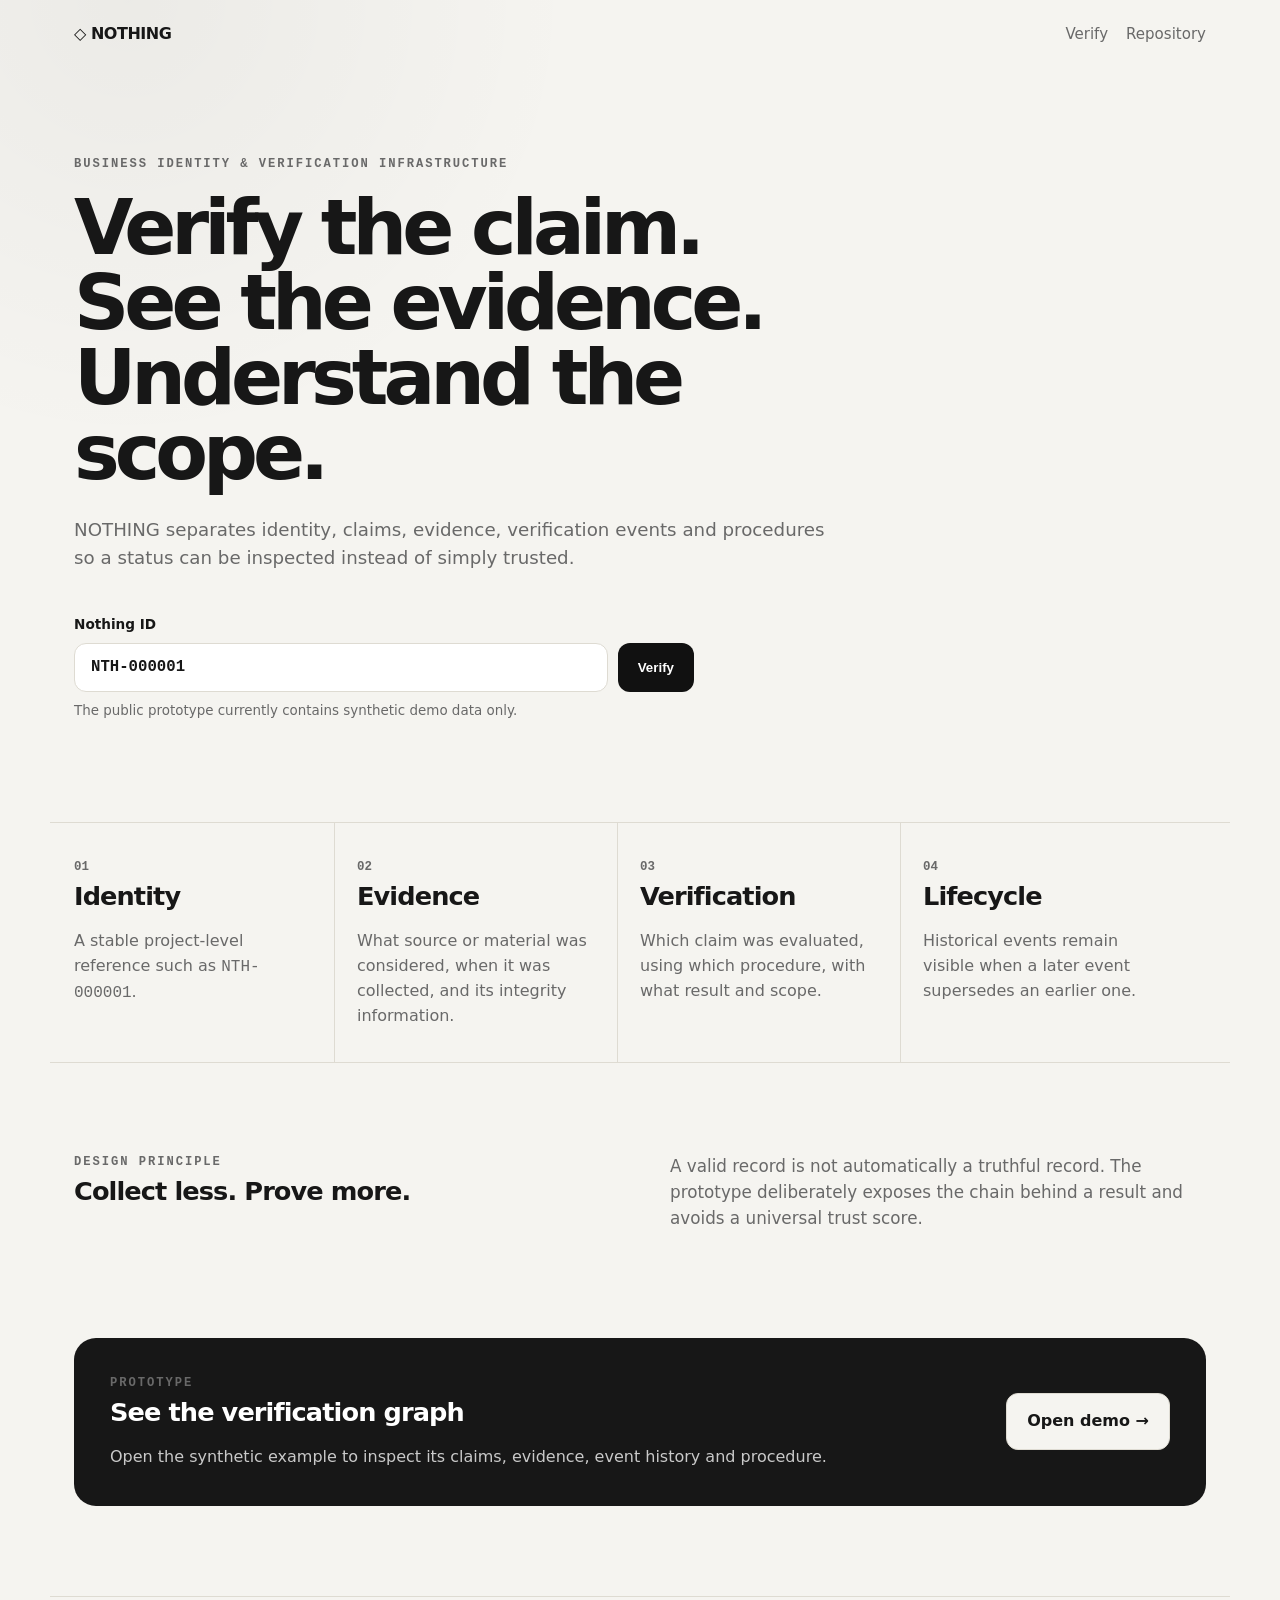
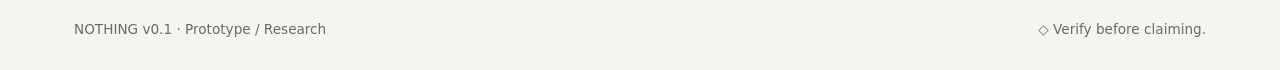
==== site/index.html @ 17a55eab "security: add static-site content security policy" ====
<!doctype html>
<html lang="en">
<head>
  <meta charset="utf-8">
  <meta name="viewport" content="width=device-width, initial-scale=1">
  <meta http-equiv="Content-Security-Policy" content="default-src 'self'; script-src 'self'; style-src 'self'; img-src 'self' data:; connect-src 'self' https:; object-src 'none'; base-uri 'self'; frame-ancestors 'none'; form-action 'self'">
  <meta name="description" content="NOTHING — transparent business identity verification for humans and machines.">
  <title>NOTHING — Verify Business Identity</title>
  <link rel="stylesheet" href="./assets/styles.css">
</head>
<body>
  <header class="topbar">
    <a class="brand" href="./">◇ NOTHING</a>
    <nav aria-label="Primary">
      <a href="./verify.html">Verify</a>
      <a href="https://github.com/asnad68/NOTHING" rel="noreferrer">Repository</a>
    </nav>
  </header>

  <main>
    <section class="hero shell">
      <div class="eyebrow">BUSINESS IDENTITY &amp; VERIFICATION INFRASTRUCTURE</div>
      <h1>Verify the claim.<br>See the evidence.<br>Understand the scope.</h1>
      <p class="lead">
        NOTHING separates identity, claims, evidence, verification events and procedures
        so a status can be inspected instead of simply trusted.
      </p>

      <form class="verify-form" action="./verify.html" method="get">
        <label for="nothing-id">Nothing ID</label>
        <div class="input-row">
          <input id="nothing-id" name="id" value="NTH-000001" pattern="NTH-[0-9]{6}"
                 autocomplete="off" spellcheck="false" aria-describedby="demo-note">
          <button type="submit">Verify</button>
        </div>
        <p id="demo-note" class="note">The public prototype currently contains synthetic demo data only.</p>
      </form>
    </section>

    <section class="feature-grid shell" aria-label="NOTHING model">
      <article class="feature">
        <span class="feature-number">01</span>
        <h2>Identity</h2>
        <p>A stable project-level reference such as <code>NTH-000001</code>.</p>
      </article>
      <article class="feature">
        <span class="feature-number">02</span>
        <h2>Evidence</h2>
        <p>What source or material was considered, when it was collected, and its integrity information.</p>
      </article>
      <article class="feature">
        <span class="feature-number">03</span>
        <h2>Verification</h2>
        <p>Which claim was evaluated, using which procedure, with what result and scope.</p>
      </article>
      <article class="feature">
        <span class="feature-number">04</span>
        <h2>Lifecycle</h2>
        <p>Historical events remain visible when a later event supersedes an earlier one.</p>
      </article>
    </section>

    <section class="principles shell">
      <div>
        <div class="eyebrow">DESIGN PRINCIPLE</div>
        <h2>Collect less. Prove more.</h2>
      </div>
      <p>
        A valid record is not automatically a truthful record. The prototype deliberately
        exposes the chain behind a result and avoids a universal trust score.
      </p>
    </section>

    <section class="demo shell">
      <div class="demo-panel">
        <div>
          <div class="eyebrow">PROTOTYPE</div>
          <h2>See the verification graph</h2>
          <p>Open the synthetic example to inspect its claims, evidence, event history and procedure.</p>
        </div>
        <a class="button secondary" href="./verify.html?id=NTH-000001">Open demo →</a>
      </div>
    </section>
  </main>

  <footer class="footer shell">
    <span>NOTHING v0.1 · Prototype / Research</span>
    <span>◇ Verify before claiming.</span>
  </footer>
</body>
</html>
---- site/assets/styles.css ----
:root {
  --ink: #171717;
  --muted: #696969;
  --paper: #f5f4f0;
  --panel: #ffffff;
  --line: #dedbd2;
  --accent: #111111;
  --ok: #1d6b49;
  --ok-bg: #e7f3eb;
  --warn: #8a6418;
  --warn-bg: #fff4d9;
  --bad: #8a3434;
  --bad-bg: #fae7e7;
  --shadow: 0 18px 45px rgba(0,0,0,.07);
  font-family: Inter, ui-sans-serif, system-ui, -apple-system, BlinkMacSystemFont, "Segoe UI", sans-serif;
}

* { box-sizing: border-box; }

html { scroll-behavior: smooth; }

body {
  margin: 0;
  background:
    radial-gradient(circle at 10% 0%, rgba(0,0,0,.04), transparent 28rem),
    var(--paper);
  color: var(--ink);
  line-height: 1.55;
}

a { color: inherit; }

code, pre, .identity-id, .status, .demo-badge, .eyebrow {
  font-family: "SFMono-Regular", Consolas, "Liberation Mono", monospace;
}

.topbar {
  max-width: 1180px;
  margin: 0 auto;
  padding: 22px 24px;
  display: flex;
  justify-content: space-between;
  align-items: center;
}

.brand {
  text-decoration: none;
  font-weight: 800;
  letter-spacing: -.03em;
}

nav {
  display: flex;
  gap: 18px;
}

nav a {
  text-decoration: none;
  color: var(--muted);
  font-size: .94rem;
}

nav a:hover, nav a.active { color: var(--ink); }

.shell {
  max-width: 1180px;
  margin: 0 auto;
  padding-left: 24px;
  padding-right: 24px;
}

.hero {
  padding-top: 86px;
  padding-bottom: 86px;
}

.eyebrow {
  font-size: .76rem;
  letter-spacing: .16em;
  font-weight: 700;
  color: var(--muted);
}

h1, h2, p { margin-top: 0; }

h1 {
  font-size: clamp(2.7rem, 6vw, 5.8rem);
  line-height: .98;
  letter-spacing: -.065em;
  max-width: 820px;
  margin: 16px 0 25px;
}

h2 {
  font-size: clamp(1.35rem, 2vw, 2rem);
  letter-spacing: -.035em;
  margin-bottom: 12px;
}

.lead {
  max-width: 760px;
  color: var(--muted);
  font-size: 1.14rem;
}

.verify-form {
  margin-top: 42px;
  max-width: 620px;
}

.verify-form.compact { margin: 0 0 42px; max-width: 760px; }

.verify-form label {
  display: block;
  font-size: .85rem;
  font-weight: 700;
  margin-bottom: 8px;
}

.input-row {
  display: flex;
  gap: 10px;
}

input {
  min-width: 0;
  flex: 1;
  border: 1px solid var(--line);
  background: var(--panel);
  border-radius: 12px;
  padding: 15px 16px;
  color: var(--ink);
  font: 600 .98rem/1.1 "SFMono-Regular", Consolas, monospace;
  outline: none;
}

input:focus {
  border-color: #8e8a80;
  box-shadow: 0 0 0 3px rgba(0,0,0,.06);
}

button, .button {
  border: 0;
  border-radius: 12px;
  padding: 15px 20px;
  background: var(--accent);
  color: #fff;
  font-weight: 800;
  text-decoration: none;
  cursor: pointer;
}

.button.secondary {
  background: var(--paper);
  color: var(--ink);
  border: 1px solid var(--line);
  white-space: nowrap;
}

.note, .muted { color: var(--muted); }

.note { font-size: .84rem; margin-top: 9px; }

.feature-grid {
  display: grid;
  grid-template-columns: repeat(4, 1fr);
  border-top: 1px solid var(--line);
  border-bottom: 1px solid var(--line);
}

.feature {
  padding: 30px 22px 34px 0;
  margin-right: 22px;
  border-right: 1px solid var(--line);
}

.feature:last-child { border-right: 0; }

.feature-number {
  font: 700 .78rem "SFMono-Regular", Consolas, monospace;
  color: var(--muted);
}

.feature p { color: var(--muted); margin-bottom: 0; }

.principles {
  display: grid;
  grid-template-columns: 1fr 1fr;
  gap: 60px;
  padding-top: 90px;
  padding-bottom: 90px;
}

.principles p {
  color: var(--muted);
  max-width: 520px;
  font-size: 1.05rem;
}

.demo { padding-bottom: 90px; }

.demo-panel {
  background: var(--ink);
  color: white;
  border-radius: 22px;
  padding: 36px;
  display: flex;
  align-items: center;
  justify-content: space-between;
  gap: 30px;
}

.demo-panel p { color: #c9c9c9; margin-bottom: 0; }

.footer {
  border-top: 1px solid var(--line);
  padding-top: 22px;
  padding-bottom: 30px;
  display: flex;
  justify-content: space-between;
  gap: 20px;
  color: var(--muted);
  font-size: .85rem;
}

.verify-shell { padding-top: 64px; padding-bottom: 80px; }

.verify-head {
  display: flex;
  justify-content: space-between;
  gap: 35px;
  align-items: flex-start;
  margin-bottom: 35px;
}

.verify-head h1 {
  font-size: clamp(2.7rem, 5vw, 4.8rem);
  margin-bottom: 18px;
}

.demo-badge {
  border: 1px solid var(--line);
  background: rgba(255,255,255,.6);
  padding: 8px 10px;
  border-radius: 999px;
  font-size: .72rem;
  font-weight: 800;
  letter-spacing: .1em;
}

.panel {
  background: var(--panel);
  border: 1px solid var(--line);
  border-radius: 18px;
  padding: 25px;
  box-shadow: var(--shadow);
}

.identity-card {
  display: flex;
  justify-content: space-between;
  gap: 25px;
  align-items: center;
  margin-bottom: 18px;
}

.identity-main {
  display: flex;
  gap: 20px;
  align-items: center;
}

.mark-large {
  width: 68px;
  height: 68px;
  display: grid;
  place-items: center;
  border: 1px solid var(--line);
  border-radius: 18px;
  font-size: 2rem;
}

.identity-id {
  font-size: .85rem;
  color: var(--muted);
  margin: 2px 0 5px;
}

.identity-card h2 { margin: 0 0 3px; }

.status {
  border-radius: 999px;
  padding: 8px 11px;
  white-space: nowrap;
  font-weight: 800;
  font-size: .75rem;
}

.status-neutral { background: #ededeb; color: #4b4b4b; }
.status-ok { background: var(--ok-bg); color: var(--ok); }
.status-warn { background: var(--warn-bg); color: var(--warn); }
.status-bad { background: var(--bad-bg); color: var(--bad); }

.warning-panel {
  background: var(--warn-bg);
  border-color: #e5cb85;
  color: #6f5010;
  margin-bottom: 35px;
}

.warning-panel p { margin: 7px 0 0; }

.section-heading {
  display: flex;
  justify-content: space-between;
  margin-top: 52px;
  margin-bottom: 18px;
}

.section-heading h2 { margin-bottom: 0; }

.claim-grid {
  display: grid;
  grid-template-columns: repeat(2, 1fr);
  gap: 16px;
}

.claim-card {
  background: var(--panel);
  border: 1px solid var(--line);
  border-radius: 16px;
  padding: 21px;
}

.claim-card .claim-top {
  display: flex;
  justify-content: space-between;
  gap: 12px;
  margin-bottom: 13px;
}

.claim-id {
  font: 700 .75rem "SFMono-Regular", Consolas, monospace;
  color: var(--muted);
}

.claim-statement { margin-bottom: 15px; }

.meta-line {
  display: flex;
  flex-wrap: wrap;
  gap: 8px 13px;
  font-size: .83rem;
  color: var(--muted);
}

.timeline {
  display: grid;
  gap: 13px;
}

.event {
  display: grid;
  grid-template-columns: 17px 1fr;
  gap: 16px;
}

.event-dot {
  width: 12px;
  height: 12px;
  margin-top: 10px;
  border-radius: 50%;
  background: var(--ink);
}

.event-body {
  background: var(--panel);
  border: 1px solid var(--line);
  border-radius: 16px;
  padding: 19px;
}

.event-body h3 { margin: 3px 0 8px; font-size: 1rem; }

.event-body p { margin-bottom: 10px; color: var(--muted); }

.event-meta {
  display: flex;
  flex-wrap: wrap;
  gap: 7px 16px;
  font-size: .8rem;
  color: var(--muted);
}

.raw { margin-top: 45px; }

.raw summary {
  cursor: pointer;
  font-weight: 800;
}

.raw pre {
  white-space: pre-wrap;
  overflow-wrap: anywhere;
  margin: 18px 0 0;
  font-size: .76rem;
}

.error-panel {
  background: var(--bad-bg);
  border-color: #e3bcbc;
  color: var(--bad);
}

[hidden] { display: none !important; }

@media (max-width: 860px) {
  .feature-grid, .claim-grid, .principles { grid-template-columns: 1fr 1fr; }
  .feature:nth-child(2) { border-right: 0; }
  .feature:nth-child(-n+2) { border-bottom: 1px solid var(--line); }
  .feature:nth-child(3), .feature:nth-child(4) { padding-top: 28px; }
  .principles { gap: 30px; }
}

@media (max-width: 640px) {
  .topbar, .verify-head, .identity-card, .demo-panel, .footer {
    flex-direction: column;
    align-items: flex-start;
  }

  .topbar { gap: 14px; }
  h1 { font-size: 3rem; }
  .hero { padding-top: 55px; }
  .feature-grid, .claim-grid, .principles { grid-template-columns: 1fr; }
  .feature { border-right: 0; border-bottom: 1px solid var(--line); margin-right: 0; padding-right: 0; }
  .feature:last-child { border-bottom: 0; }
  .feature:nth-child(2) { border-right: 0; }
  .principles { gap: 10px; }
  .input-row { flex-direction: column; }
  button { width: 100%; }
  .identity-main { align-items: flex-start; }
  .footer { gap: 8px; }
}


.proof-panel {
  margin-top: 2rem;
}

.proof-heading-row {
  display: flex;
  align-items: flex-start;
  justify-content: space-between;
  gap: 1rem;
}

.proof-details {
  display: grid;
  gap: .7rem;
  margin: 1.25rem 0;
}

.proof-row {
  display: grid;
  grid-template-columns: minmax(130px, 190px) 1fr;
  gap: 1rem;
  padding: .8rem 0;
  border-top: 1px solid var(--line);
}

.proof-row span {
  color: var(--muted);
}

.proof-row code {
  overflow-wrap: anywhere;
}

@media (max-width: 680px) {
  .proof-row {
    grid-template-columns: 1fr;
    gap: .35rem;
  }
}
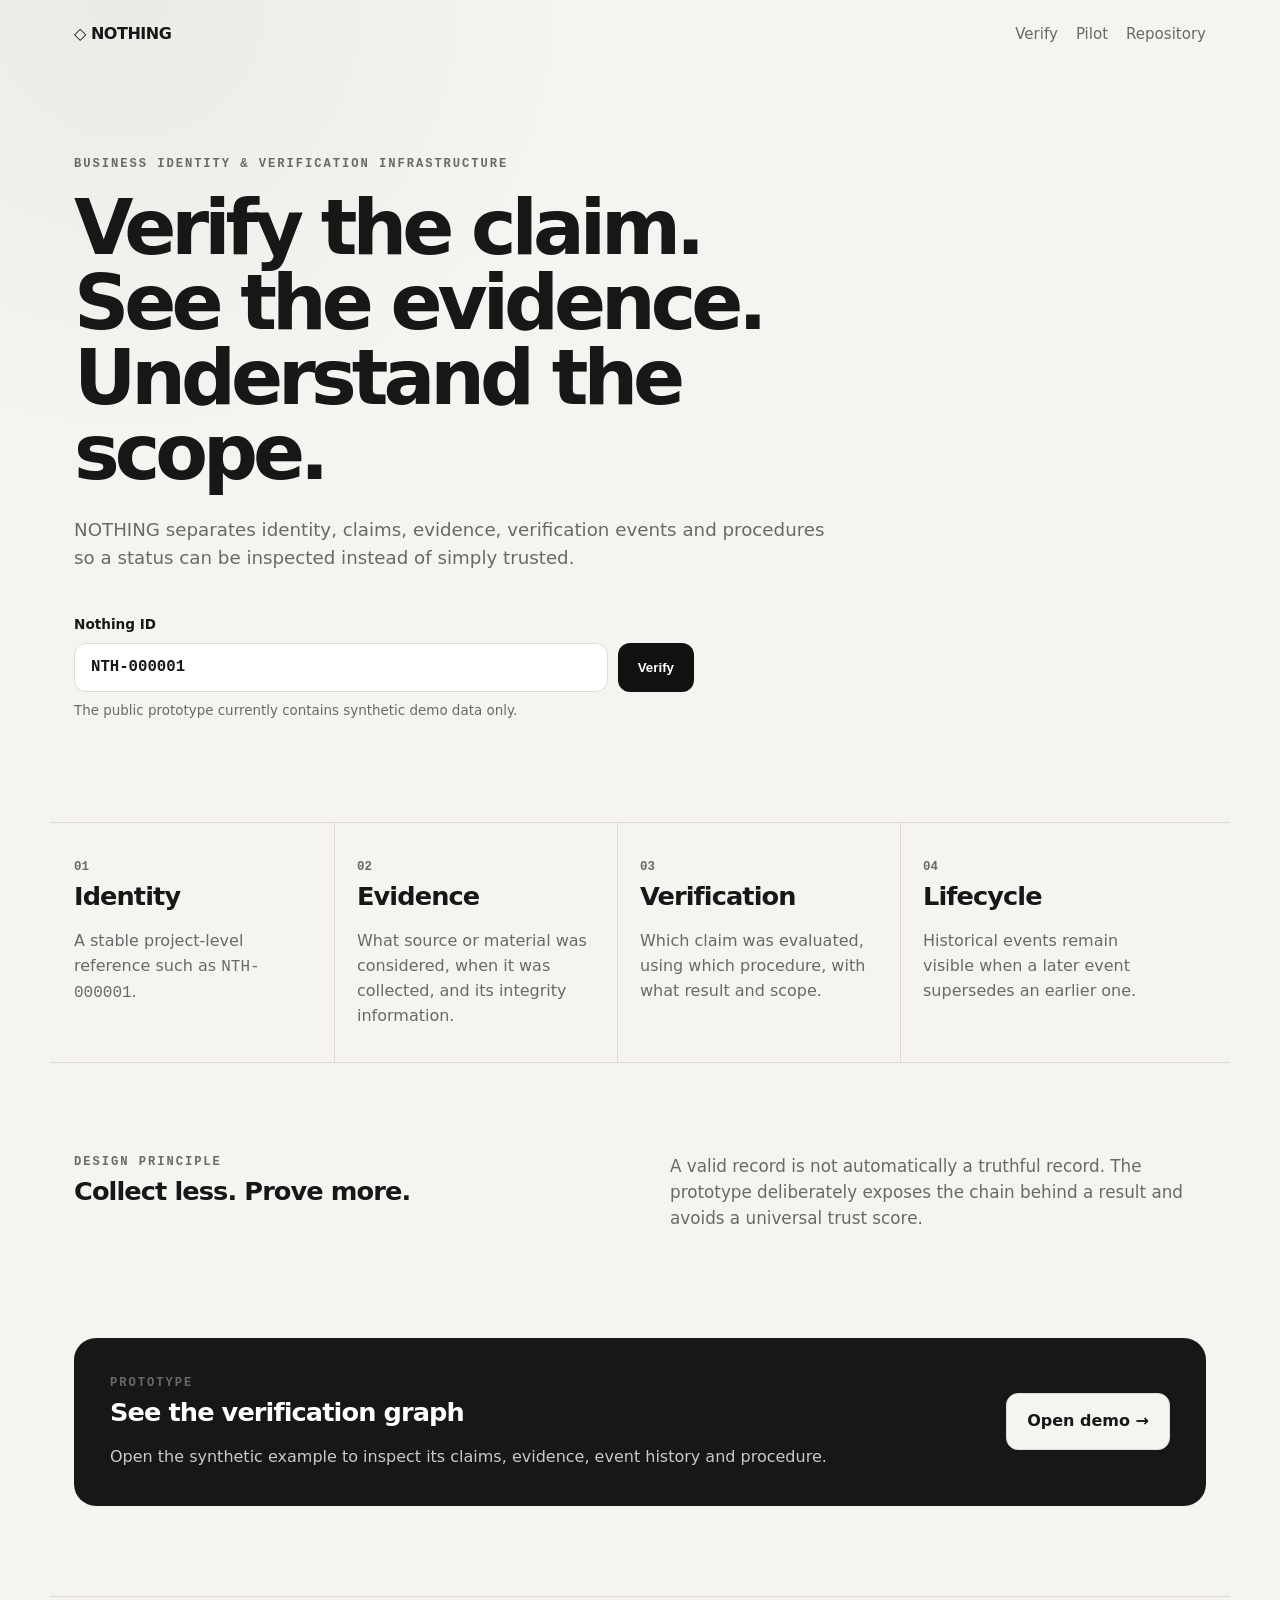
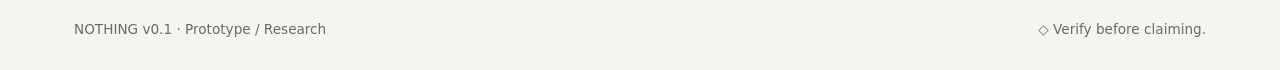
==== commit f8bf190f: "site: add pilot navigation" ====
--- a/site/index.html
+++ b/site/index.html
@@ -13,6 +13,7 @@
     <a class="brand" href="./">◇ NOTHING</a>
     <nav aria-label="Primary">
       <a href="./verify.html">Verify</a>
+      <a href="./pilot.html">Pilot</a>
       <a href="https://github.com/asnad68/NOTHING" rel="noreferrer">Repository</a>
     </nav>
   </header>
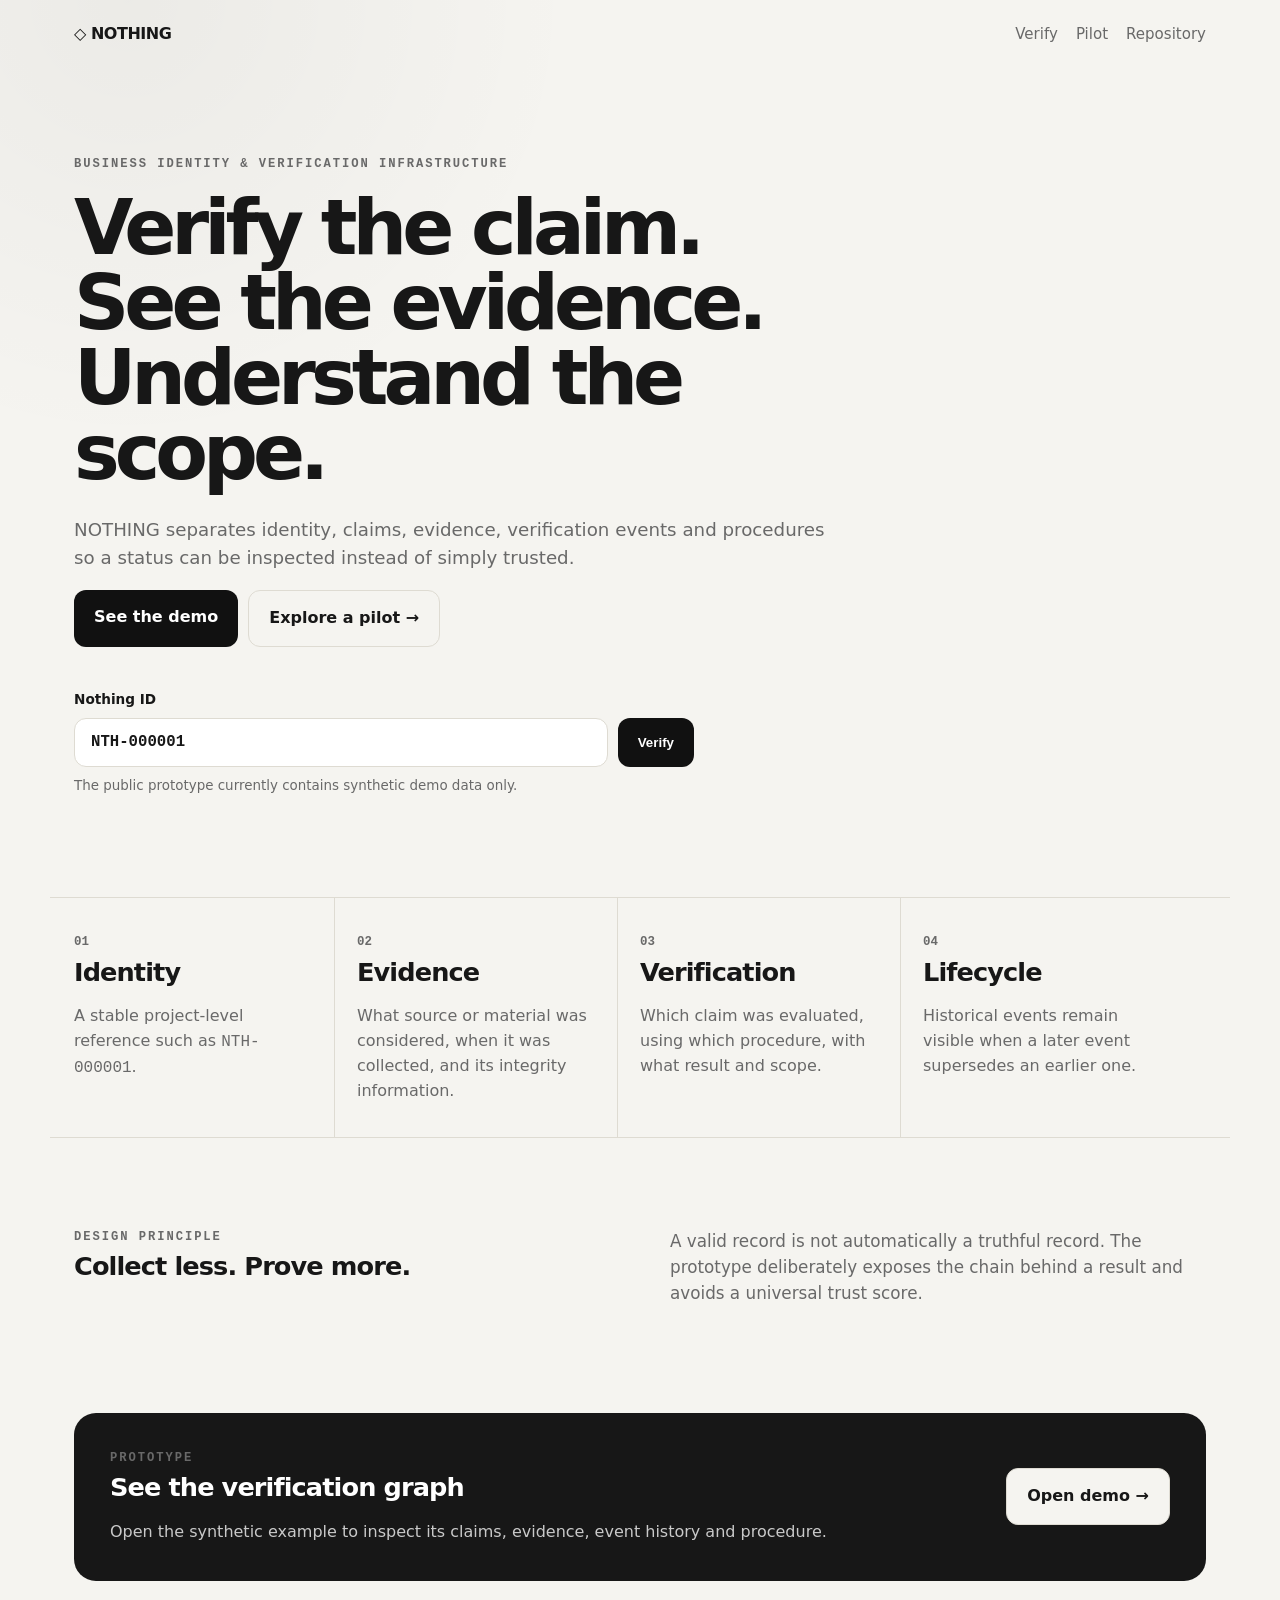
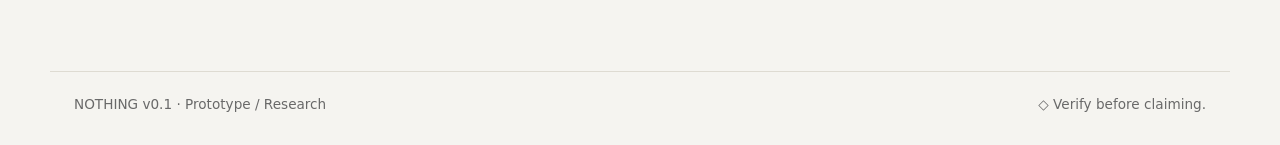
==== commit 94b9193b: "site: add pilot call to action" ====
--- a/site/index.html
+++ b/site/index.html
@@ -4,8 +4,12 @@
   <meta charset="utf-8">
   <meta name="viewport" content="width=device-width, initial-scale=1">
   <meta http-equiv="Content-Security-Policy" content="default-src 'self'; script-src 'self'; style-src 'self'; img-src 'self' data:; connect-src 'self' https:; object-src 'none'; base-uri 'self'; frame-ancestors 'none'; form-action 'self'">
-  <meta name="description" content="NOTHING — transparent business identity verification for humans and machines.">
-  <title>NOTHING — Verify Business Identity</title>
+  <meta name="description" content="NOTHING — transparent business identity and verification infrastructure for humans and machines.">
+  <meta property="og:title" content="NOTHING — Business Identity & Verification">
+  <meta property="og:description" content="Inspect identity, claims, evidence and verification procedures instead of relying on a single trust score.">
+  <meta property="og:type" content="website">
+  <meta property="og:url" content="https://asnad68.github.io/NOTHING/">
+  <title>NOTHING — Business Identity & Verification</title>
   <link rel="stylesheet" href="./assets/styles.css">
 </head>
 <body>
@@ -26,6 +30,10 @@
         NOTHING separates identity, claims, evidence, verification events and procedures
         so a status can be inspected instead of simply trusted.
       </p>
+      <div class="input-row" style="margin-top:28px;max-width:520px;">
+        <a class="button" href="./verify.html?id=NTH-000001">See the demo</a>
+        <a class="button secondary" href="./pilot.html">Explore a pilot →</a>
+      </div>
 
       <form class="verify-form" action="./verify.html" method="get">
         <label for="nothing-id">Nothing ID</label>
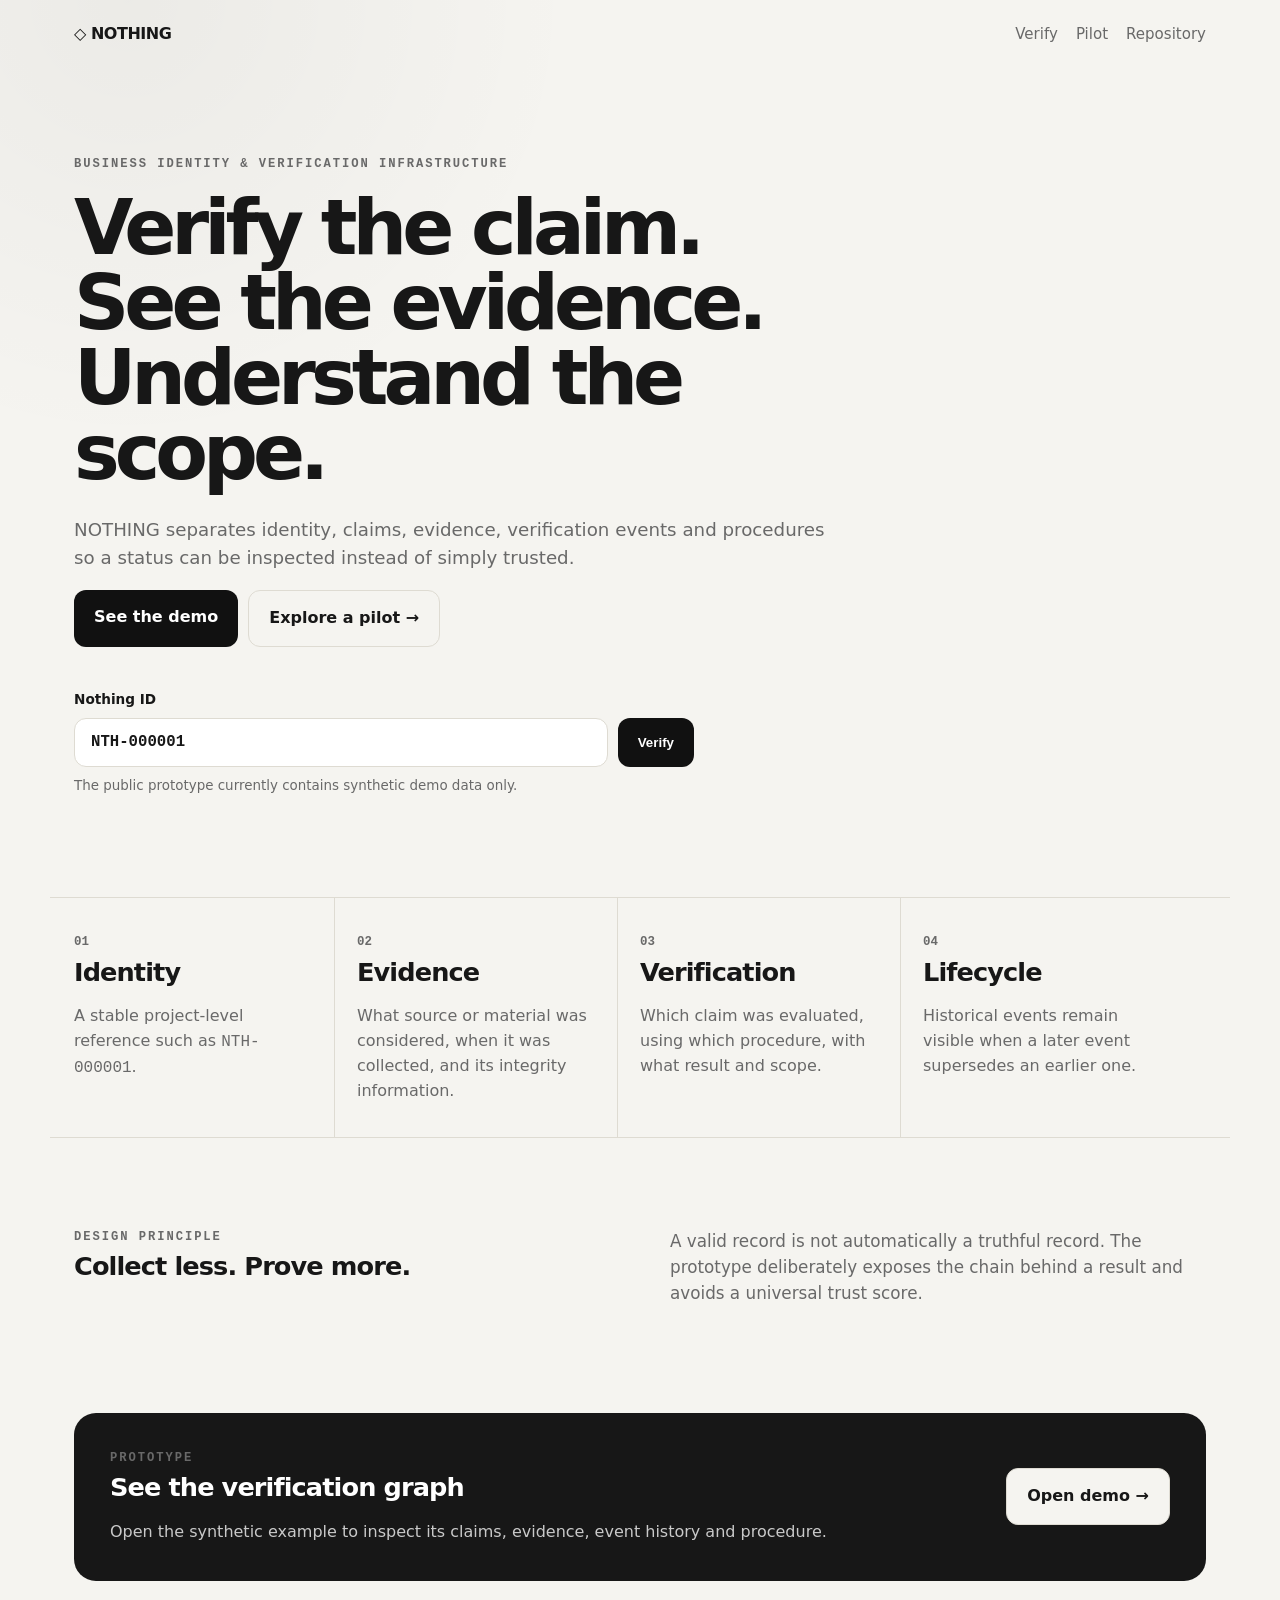
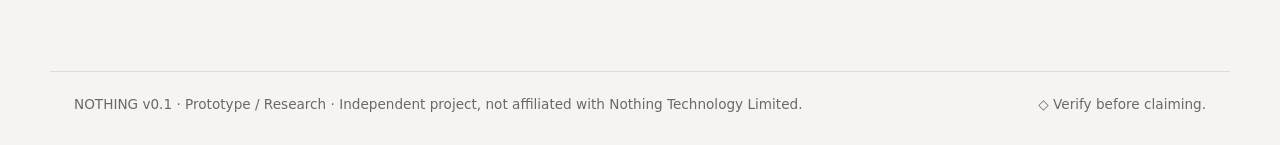
==== commit 3d803e47: "legal: clarify independent NOTHING project branding" ====
--- a/site/index.html
+++ b/site/index.html
@@ -93,7 +93,7 @@
   </main>
 
   <footer class="footer shell">
-    <span>NOTHING v0.1 · Prototype / Research</span>
+    <span>NOTHING v0.1 · Prototype / Research · Independent project, not affiliated with Nothing Technology Limited.</span>
     <span>◇ Verify before claiming.</span>
   </footer>
 </body>
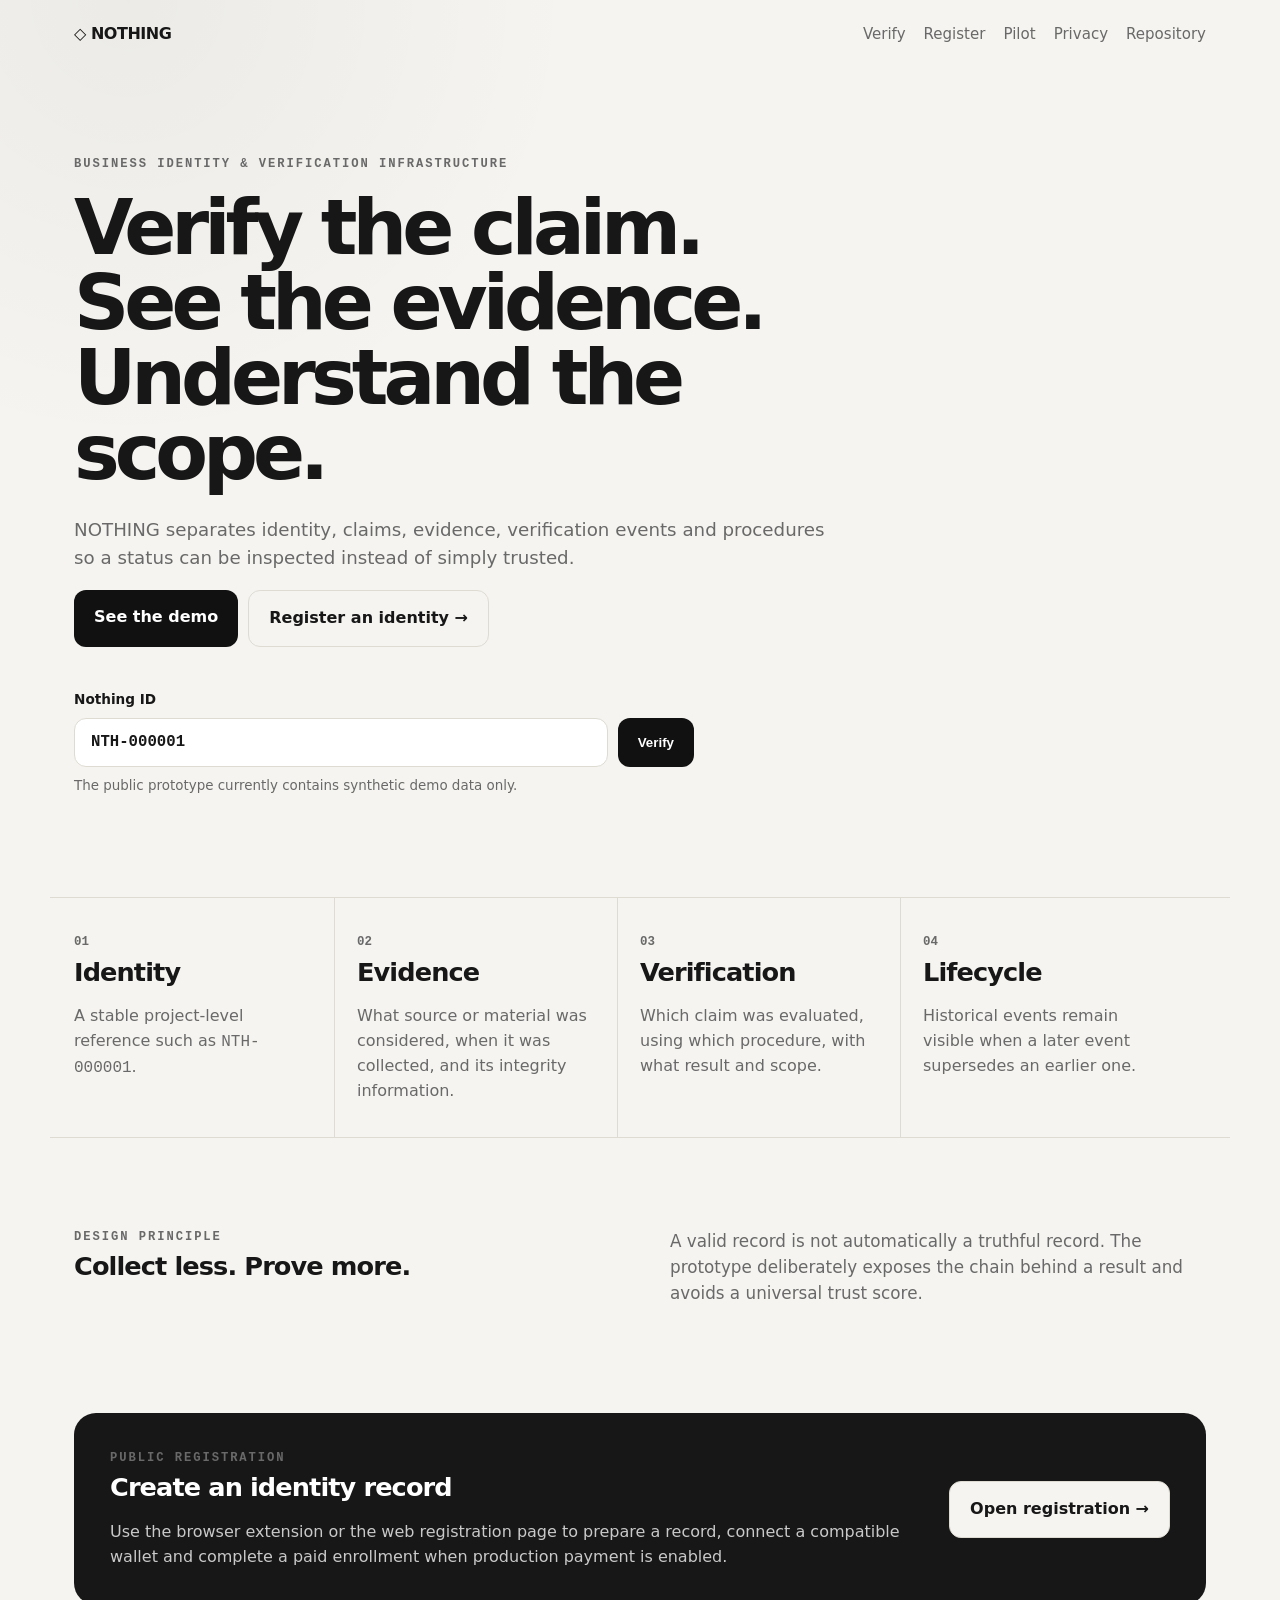
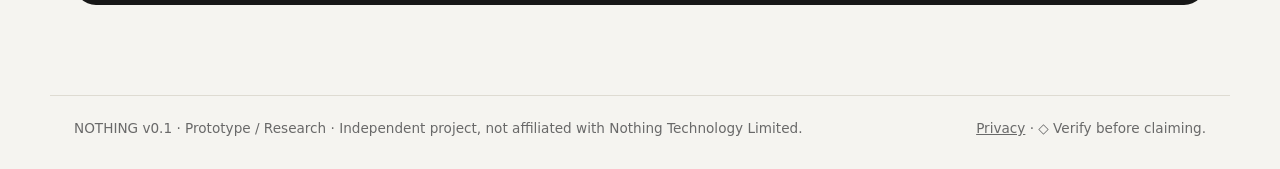
==== commit 77f770a8: "Link NOTHING public registration flow" ====
--- a/site/index.html
+++ b/site/index.html
@@ -17,84 +17,50 @@
     <a class="brand" href="./">◇ NOTHING</a>
     <nav aria-label="Primary">
       <a href="./verify.html">Verify</a>
+      <a href="./register.html">Register</a>
       <a href="./pilot.html">Pilot</a>
+      <a href="./privacy.html">Privacy</a>
       <a href="https://github.com/asnad68/NOTHING" rel="noreferrer">Repository</a>
     </nav>
   </header>
-
   <main>
     <section class="hero shell">
       <div class="eyebrow">BUSINESS IDENTITY &amp; VERIFICATION INFRASTRUCTURE</div>
       <h1>Verify the claim.<br>See the evidence.<br>Understand the scope.</h1>
-      <p class="lead">
-        NOTHING separates identity, claims, evidence, verification events and procedures
-        so a status can be inspected instead of simply trusted.
-      </p>
-      <div class="input-row" style="margin-top:28px;max-width:520px;">
+      <p class="lead">NOTHING separates identity, claims, evidence, verification events and procedures so a status can be inspected instead of simply trusted.</p>
+      <div class="input-row" style="margin-top:28px;max-width:560px;">
         <a class="button" href="./verify.html?id=NTH-000001">See the demo</a>
-        <a class="button secondary" href="./pilot.html">Explore a pilot →</a>
+        <a class="button secondary" href="./register.html">Register an identity →</a>
       </div>
-
       <form class="verify-form" action="./verify.html" method="get">
         <label for="nothing-id">Nothing ID</label>
         <div class="input-row">
-          <input id="nothing-id" name="id" value="NTH-000001" pattern="NTH-[0-9]{6}"
-                 autocomplete="off" spellcheck="false" aria-describedby="demo-note">
+          <input id="nothing-id" name="id" value="NTH-000001" pattern="NTH-[0-9]{6}" autocomplete="off" spellcheck="false" aria-describedby="demo-note">
           <button type="submit">Verify</button>
         </div>
         <p id="demo-note" class="note">The public prototype currently contains synthetic demo data only.</p>
       </form>
     </section>
-
     <section class="feature-grid shell" aria-label="NOTHING model">
-      <article class="feature">
-        <span class="feature-number">01</span>
-        <h2>Identity</h2>
-        <p>A stable project-level reference such as <code>NTH-000001</code>.</p>
-      </article>
-      <article class="feature">
-        <span class="feature-number">02</span>
-        <h2>Evidence</h2>
-        <p>What source or material was considered, when it was collected, and its integrity information.</p>
-      </article>
-      <article class="feature">
-        <span class="feature-number">03</span>
-        <h2>Verification</h2>
-        <p>Which claim was evaluated, using which procedure, with what result and scope.</p>
-      </article>
-      <article class="feature">
-        <span class="feature-number">04</span>
-        <h2>Lifecycle</h2>
-        <p>Historical events remain visible when a later event supersedes an earlier one.</p>
-      </article>
+      <article class="feature"><span class="feature-number">01</span><h2>Identity</h2><p>A stable project-level reference such as <code>NTH-000001</code>.</p></article>
+      <article class="feature"><span class="feature-number">02</span><h2>Evidence</h2><p>What source or material was considered, when it was collected, and its integrity information.</p></article>
+      <article class="feature"><span class="feature-number">03</span><h2>Verification</h2><p>Which claim was evaluated, using which procedure, with what result and scope.</p></article>
+      <article class="feature"><span class="feature-number">04</span><h2>Lifecycle</h2><p>Historical events remain visible when a later event supersedes an earlier one.</p></article>
     </section>
-
     <section class="principles shell">
-      <div>
-        <div class="eyebrow">DESIGN PRINCIPLE</div>
-        <h2>Collect less. Prove more.</h2>
-      </div>
-      <p>
-        A valid record is not automatically a truthful record. The prototype deliberately
-        exposes the chain behind a result and avoids a universal trust score.
-      </p>
+      <div><div class="eyebrow">DESIGN PRINCIPLE</div><h2>Collect less. Prove more.</h2></div>
+      <p>A valid record is not automatically a truthful record. The prototype deliberately exposes the chain behind a result and avoids a universal trust score.</p>
     </section>
-
     <section class="demo shell">
       <div class="demo-panel">
-        <div>
-          <div class="eyebrow">PROTOTYPE</div>
-          <h2>See the verification graph</h2>
-          <p>Open the synthetic example to inspect its claims, evidence, event history and procedure.</p>
-        </div>
-        <a class="button secondary" href="./verify.html?id=NTH-000001">Open demo →</a>
+        <div><div class="eyebrow">PUBLIC REGISTRATION</div><h2>Create an identity record</h2><p>Use the browser extension or the web registration page to prepare a record, connect a compatible wallet and complete a paid enrollment when production payment is enabled.</p></div>
+        <a class="button secondary" href="./register.html">Open registration →</a>
       </div>
     </section>
   </main>
-
   <footer class="footer shell">
     <span>NOTHING v0.1 · Prototype / Research · Independent project, not affiliated with Nothing Technology Limited.</span>
-    <span>◇ Verify before claiming.</span>
+    <span><a href="./privacy.html">Privacy</a> · ◇ Verify before claiming.</span>
   </footer>
 </body>
 </html>
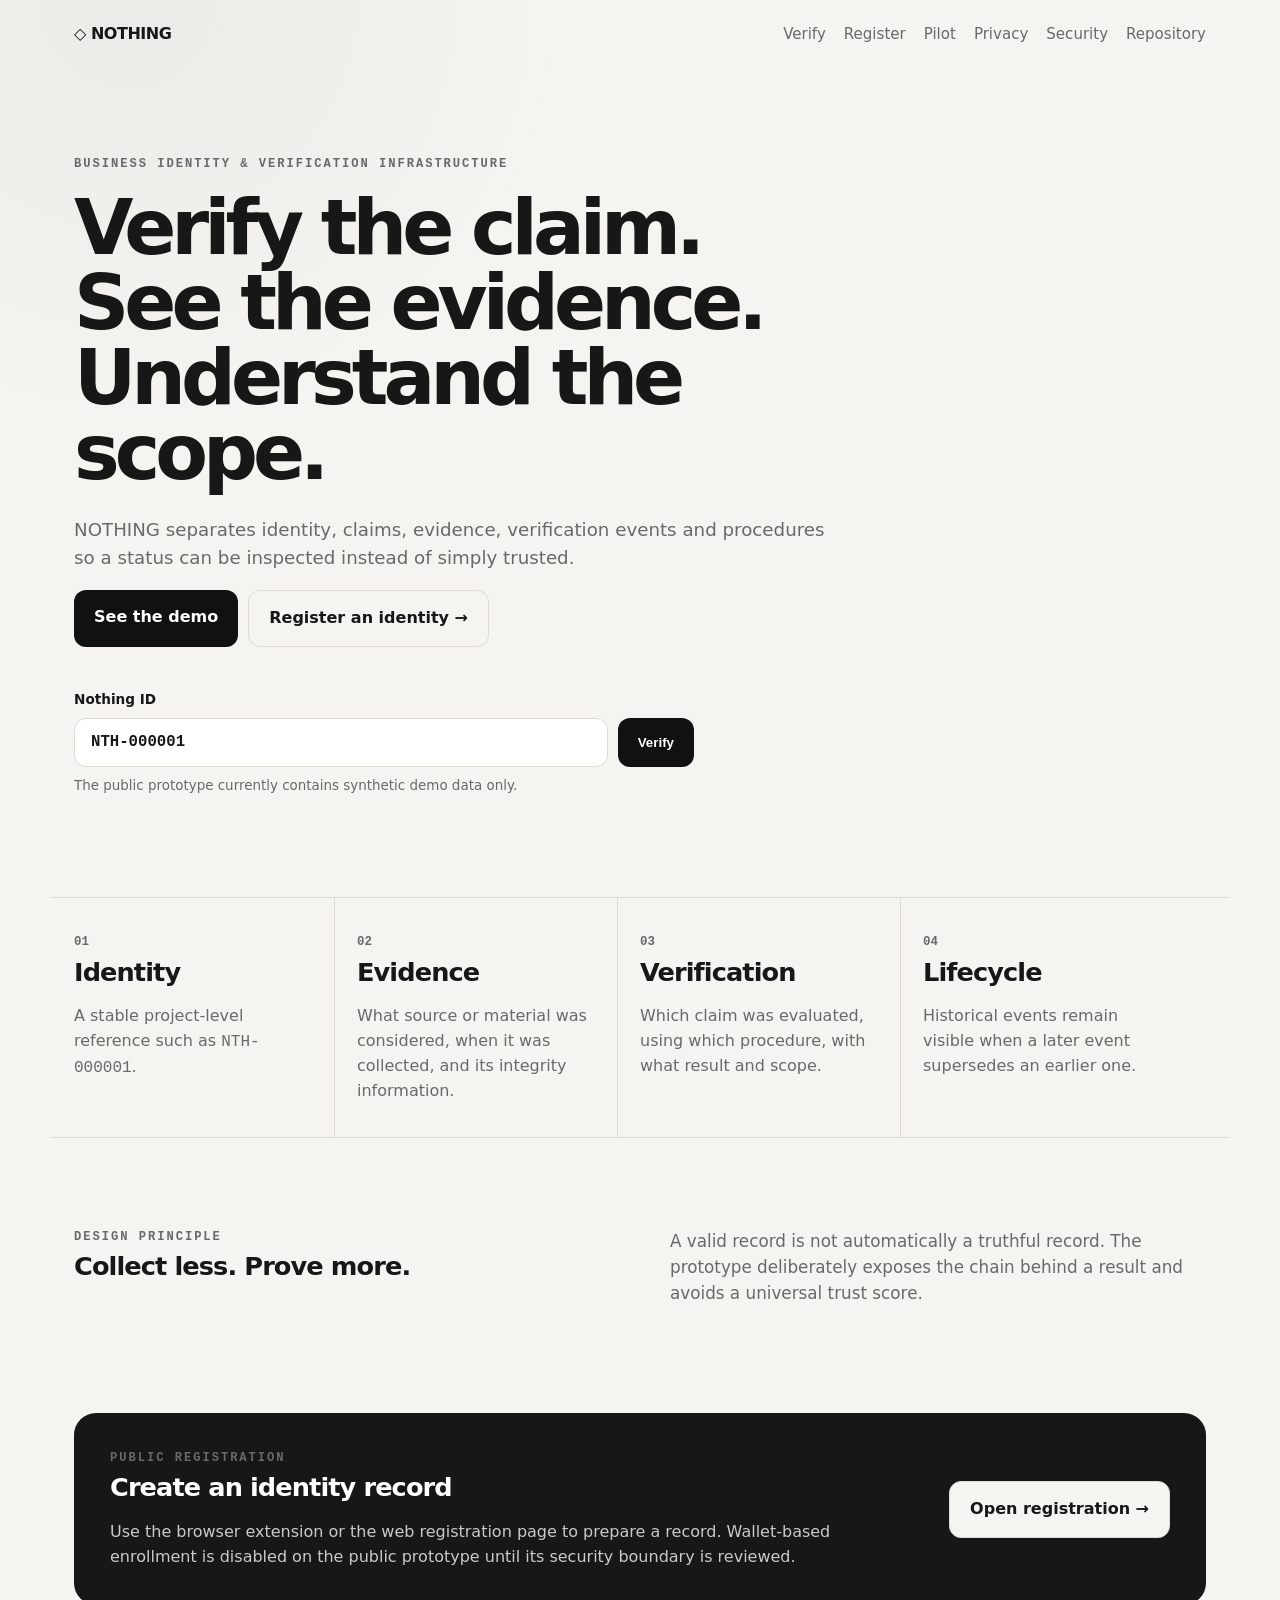
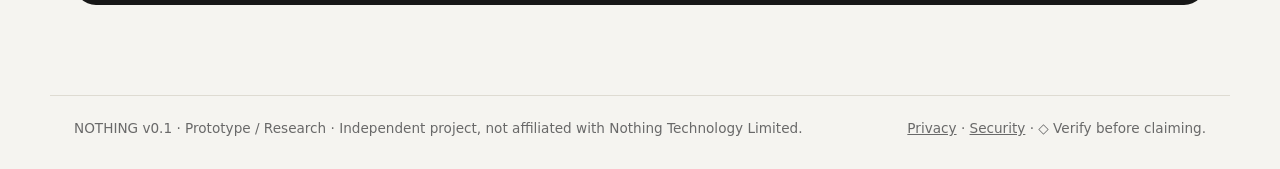
==== commit e330f9cf: "security: expose public security boundary" ====
--- a/site/index.html
+++ b/site/index.html
@@ -20,6 +20,7 @@
       <a href="./register.html">Register</a>
       <a href="./pilot.html">Pilot</a>
       <a href="./privacy.html">Privacy</a>
+      <a href="./security.html">Security</a>
       <a href="https://github.com/asnad68/NOTHING" rel="noreferrer">Repository</a>
     </nav>
   </header>
@@ -53,14 +54,14 @@
     </section>
     <section class="demo shell">
       <div class="demo-panel">
-        <div><div class="eyebrow">PUBLIC REGISTRATION</div><h2>Create an identity record</h2><p>Use the browser extension or the web registration page to prepare a record, connect a compatible wallet and complete a paid enrollment when production payment is enabled.</p></div>
+        <div><div class="eyebrow">PUBLIC REGISTRATION</div><h2>Create an identity record</h2><p>Use the browser extension or the web registration page to prepare a record. Wallet-based enrollment is disabled on the public prototype until its security boundary is reviewed.</p></div>
         <a class="button secondary" href="./register.html">Open registration →</a>
       </div>
     </section>
   </main>
   <footer class="footer shell">
     <span>NOTHING v0.1 · Prototype / Research · Independent project, not affiliated with Nothing Technology Limited.</span>
-    <span><a href="./privacy.html">Privacy</a> · ◇ Verify before claiming.</span>
+    <span><a href="./privacy.html">Privacy</a> · <a href="./security.html">Security</a> · ◇ Verify before claiming.</span>
   </footer>
 </body>
 </html>
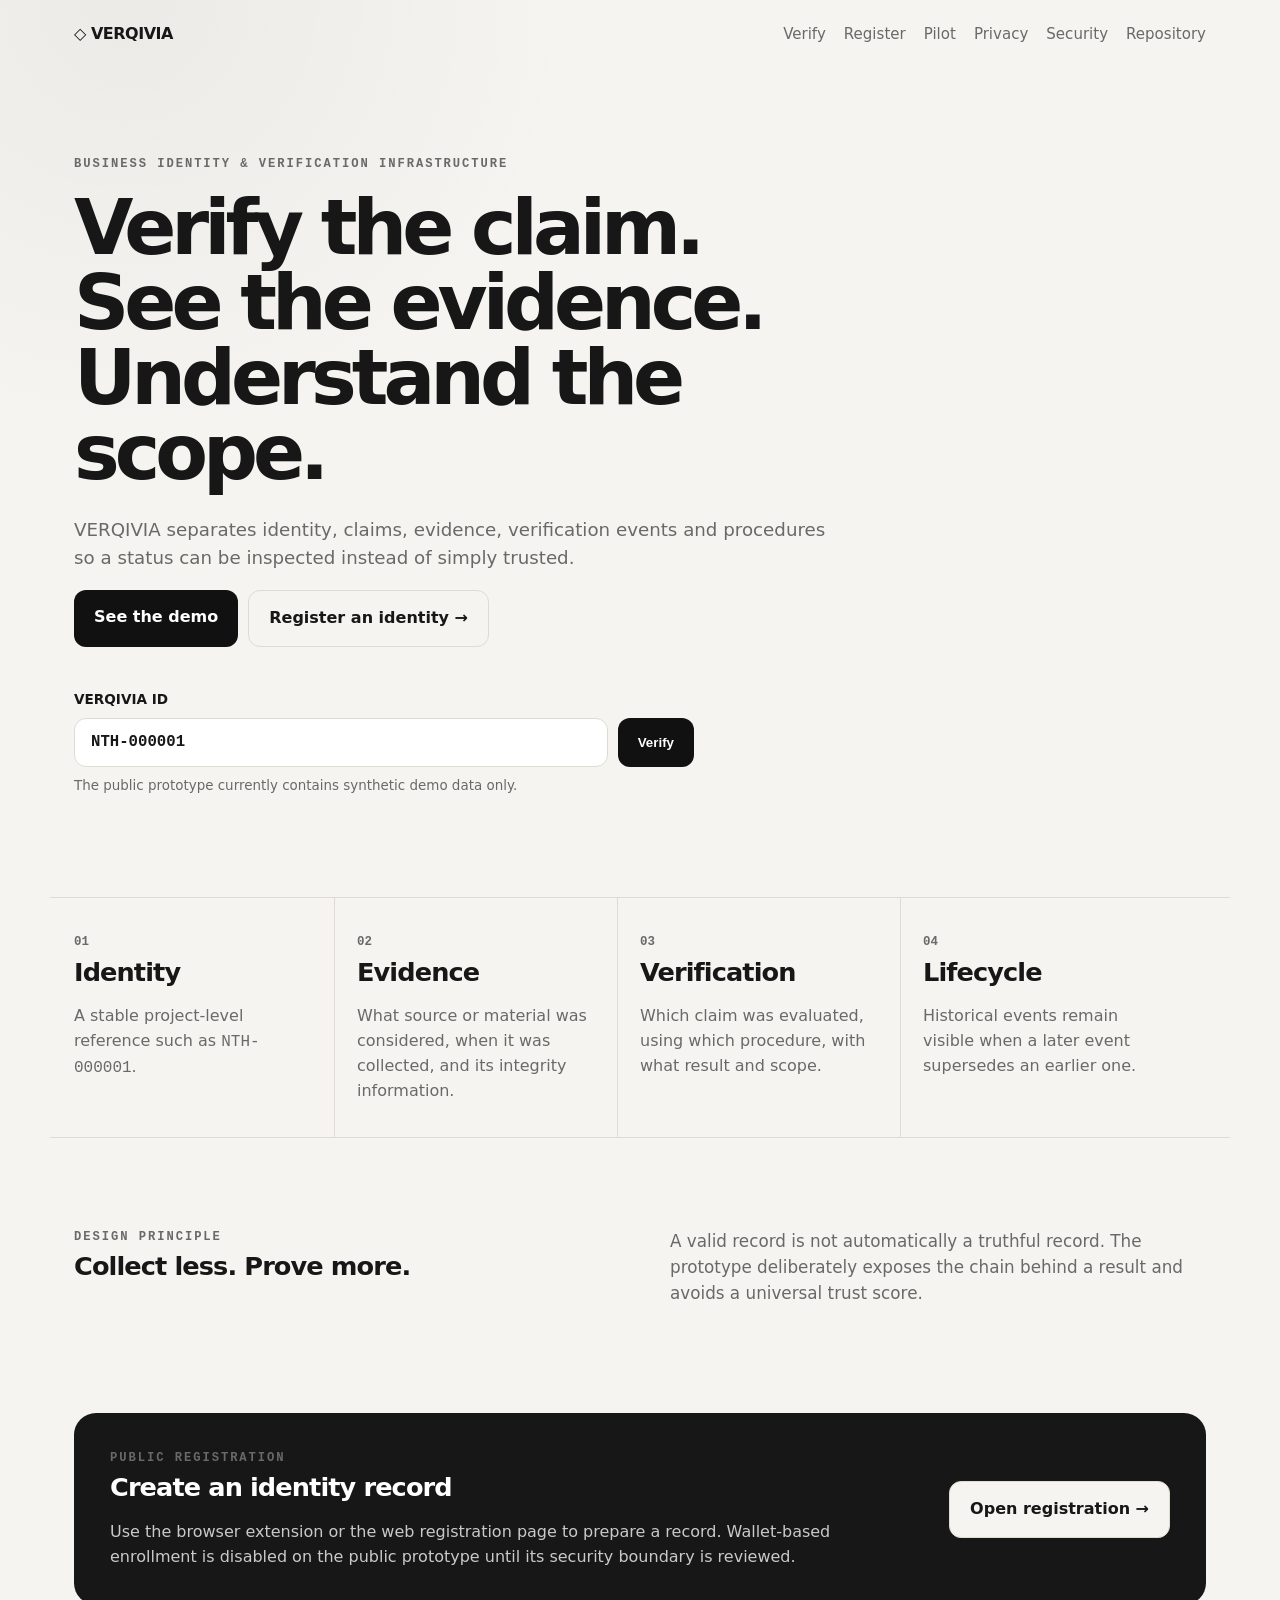
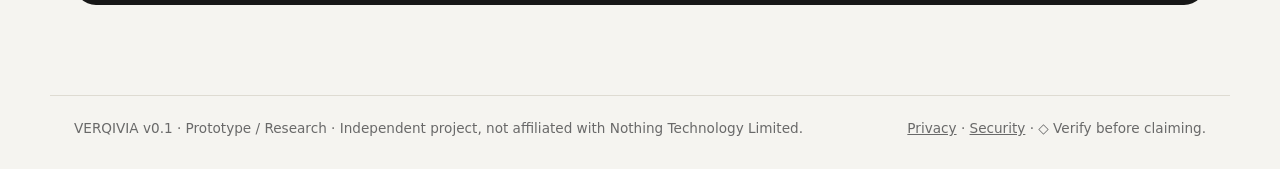
==== commit 0f6fef05: "Rebrand project surface to VERQIVIA: site/index.html" ====
--- a/site/index.html
+++ b/site/index.html
@@ -4,37 +4,37 @@
   <meta charset="utf-8">
   <meta name="viewport" content="width=device-width, initial-scale=1">
   <meta http-equiv="Content-Security-Policy" content="default-src 'self'; script-src 'self'; style-src 'self'; img-src 'self' data:; connect-src 'self' https:; object-src 'none'; base-uri 'self'; frame-ancestors 'none'; form-action 'self'">
-  <meta name="description" content="NOTHING — transparent business identity and verification infrastructure for humans and machines.">
-  <meta property="og:title" content="NOTHING — Business Identity & Verification">
+  <meta name="description" content="VERQIVIA — transparent business identity and verification infrastructure for humans and machines.">
+  <meta property="og:title" content="VERQIVIA — Business Identity & Verification">
   <meta property="og:description" content="Inspect identity, claims, evidence and verification procedures instead of relying on a single trust score.">
   <meta property="og:type" content="website">
-  <meta property="og:url" content="https://asnad68.github.io/NOTHING/">
-  <title>NOTHING — Business Identity & Verification</title>
+  <meta property="og:url" content="https://asnad68.github.io/VERQIVIA/">
+  <title>VERQIVIA — Business Identity & Verification</title>
   <link rel="stylesheet" href="./assets/styles.css">
 </head>
 <body>
   <header class="topbar">
-    <a class="brand" href="./">◇ NOTHING</a>
+    <a class="brand" href="./">◇ VERQIVIA</a>
     <nav aria-label="Primary">
       <a href="./verify.html">Verify</a>
       <a href="./register.html">Register</a>
       <a href="./pilot.html">Pilot</a>
       <a href="./privacy.html">Privacy</a>
       <a href="./security.html">Security</a>
-      <a href="https://github.com/asnad68/NOTHING" rel="noreferrer">Repository</a>
+      <a href="https://github.com/asnad68/VERQIVIA" rel="noreferrer">Repository</a>
     </nav>
   </header>
   <main>
     <section class="hero shell">
       <div class="eyebrow">BUSINESS IDENTITY &amp; VERIFICATION INFRASTRUCTURE</div>
       <h1>Verify the claim.<br>See the evidence.<br>Understand the scope.</h1>
-      <p class="lead">NOTHING separates identity, claims, evidence, verification events and procedures so a status can be inspected instead of simply trusted.</p>
+      <p class="lead">VERQIVIA separates identity, claims, evidence, verification events and procedures so a status can be inspected instead of simply trusted.</p>
       <div class="input-row" style="margin-top:28px;max-width:560px;">
         <a class="button" href="./verify.html?id=NTH-000001">See the demo</a>
         <a class="button secondary" href="./register.html">Register an identity →</a>
       </div>
       <form class="verify-form" action="./verify.html" method="get">
-        <label for="nothing-id">Nothing ID</label>
+        <label for="nothing-id">VERQIVIA ID</label>
         <div class="input-row">
           <input id="nothing-id" name="id" value="NTH-000001" pattern="NTH-[0-9]{6}" autocomplete="off" spellcheck="false" aria-describedby="demo-note">
           <button type="submit">Verify</button>
@@ -42,7 +42,7 @@
         <p id="demo-note" class="note">The public prototype currently contains synthetic demo data only.</p>
       </form>
     </section>
-    <section class="feature-grid shell" aria-label="NOTHING model">
+    <section class="feature-grid shell" aria-label="VERQIVIA model">
       <article class="feature"><span class="feature-number">01</span><h2>Identity</h2><p>A stable project-level reference such as <code>NTH-000001</code>.</p></article>
       <article class="feature"><span class="feature-number">02</span><h2>Evidence</h2><p>What source or material was considered, when it was collected, and its integrity information.</p></article>
       <article class="feature"><span class="feature-number">03</span><h2>Verification</h2><p>Which claim was evaluated, using which procedure, with what result and scope.</p></article>
@@ -60,7 +60,7 @@
     </section>
   </main>
   <footer class="footer shell">
-    <span>NOTHING v0.1 · Prototype / Research · Independent project, not affiliated with Nothing Technology Limited.</span>
+    <span>VERQIVIA v0.1 · Prototype / Research · Independent project, not affiliated with Nothing Technology Limited.</span>
     <span><a href="./privacy.html">Privacy</a> · <a href="./security.html">Security</a> · ◇ Verify before claiming.</span>
   </footer>
 </body>
